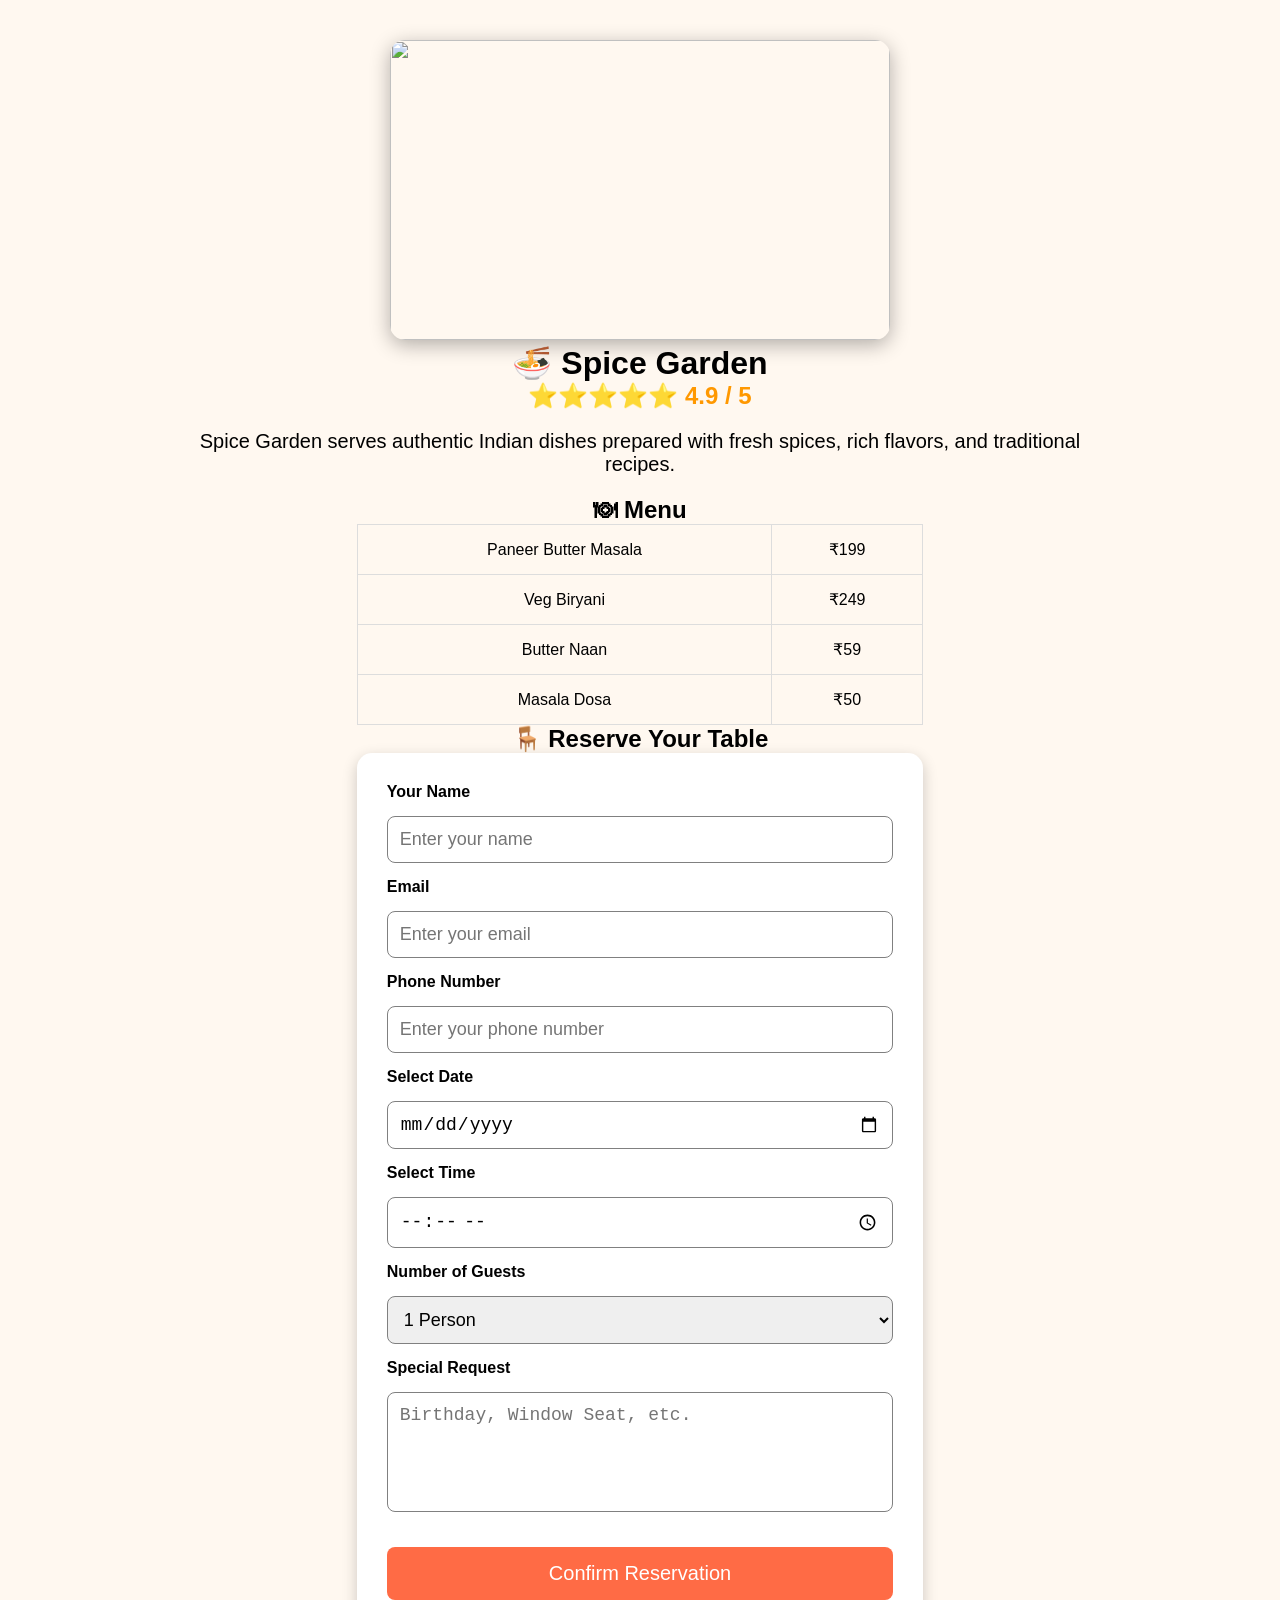
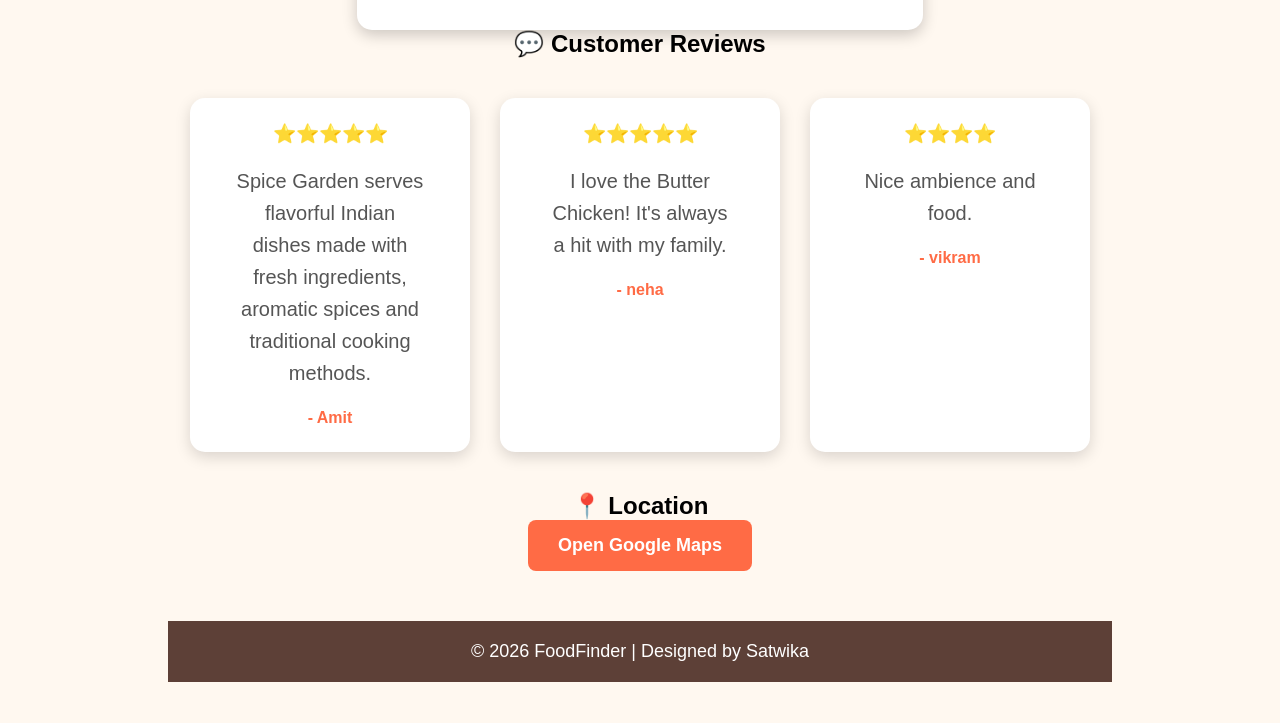
==== indian.html @ 7273775e "Add files via upload Initial upload of FoodFinder project" ====
<!DOCTYPE html>
<html lang="en">

<head>
    <meta charset="UTF-8">
    <meta name="viewport" content="width=device-width, initial-scale=1.0">
    <title>Spice Garden</title>

    <link rel="stylesheet" href="style.css">
</head>

<body>

<div class="restaurant-page">

    <img src="image/indian.jpeg" class="restaurant-image">

    <h1>🍜 Spice Garden</h1>

    <p class="rating">⭐⭐⭐⭐⭐ 4.9 / 5</p>

    <p class="description">
Spice Garden serves authentic Indian dishes prepared with fresh spices, rich flavors, and traditional recipes.
</p>

    <h2>🍽 Menu</h2>

    <table class="menu-table">

        <tr>
<td>Paneer Butter Masala</td>
<td>₹199</td>
</tr>

<tr>
<td>Veg Biryani</td>
<td>₹249</td>
</tr>

<tr>
<td>Butter Naan</td>
<td>₹59</td>
</tr>

<tr>
<td>Masala Dosa</td>
<td>₹50</td>
</tr>

    </table>

    <h2>🪑 Reserve Your Table</h2>

<form id="bookingForm" class="reservation-form">

<label>Your Name</label>
<input type="text" placeholder="Enter your name">

<label>Email</label>
<input type="email" placeholder="Enter your email">

<label>Phone Number</label>
<input type="text" placeholder="Enter your phone number">

<label>Select Date</label>
<input type="date">

<label>Select Time</label>
<input type="time">

<label>Number of Guests</label>

<select>
<option>1 Person</option>
<option>2 People</option>
<option>3 People</option>
<option>4 People</option>
<option>5+ People</option>
</select>

<label>Special Request</label>

<textarea placeholder="Birthday, Window Seat, etc."></textarea>

<button type="submit" class="reserve-btn">
    Confirm Reservation
</button>

</form>

    <h2>💬 Customer Reviews</h2>

<div class="review-container">

    <div class="review-card">
        <h3>⭐⭐⭐⭐⭐</h3>
        <p class="description">
Spice Garden serves flavorful Indian dishes made with fresh ingredients, aromatic spices and traditional cooking methods.
</p>
        <h4>- Amit</h4>
    </div>

    <div class="review-card">
        <h3>⭐⭐⭐⭐⭐</h3>
        <p class="description">
I love the Butter Chicken! It's always a hit with my family.
</p>
        <h4>- neha</h4>
    </div>

    <div class="review-card">
        <h3>⭐⭐⭐⭐</h3>
        <p class="description">
Nice ambience and food.
</p>
        <h4>- vikram</h4>
    </div>

</div>

<h2>📍 Location</h2>

    <a href="https://maps.google.com" target="_blank" class="btn">
        Open Google Maps
    </a>
<footer>
    <p>© 2026 FoodFinder | Designed by Satwika</p>
</footer>
</div>
<script src="script.js"></script>
</body>
</body>
</html>
---- style.css ----
/* Reset */
*{
    margin:0;
    padding:0;
    box-sizing:border-box;
}

/* Body */
body{
    font-family:Arial, Helvetica, sans-serif;
    background-color:#FFF8F0;
}

/* Header */
header{
    background-color:#4E342E;
    color:white;
    display:flex;
    justify-content:space-between;
    align-items:center;
    padding:20px 60px;
}

/* Logo */
header h1{
    font-size:32px;
}

/* Navigation */

nav a{
    color:white;
    text-decoration:none;
    margin-left:25px;
    font-size:18px;
    font-weight:bold;
}

nav a:hover{
    color:#FFC107;
}

/* Hero Section */

section{
    text-align:center;
    padding:80px 20px;
}

section h2{
    font-size:45px;
    color:#4E342E;
    margin-bottom:20px;
}

section p{
    font-size:20px;
    color:#555;
    margin-bottom:30px;
}

/* Button */

button{
    background:#FF7043;
    color:white;
    padding:15px 35px;
    border:none;
    border-radius:8px;
    font-size:18px;
    cursor:pointer;
}

button:hover{
    background:#E64A19;
}
/* Restaurant Section */

.restaurants{
    padding:60px;
}

.restaurant-container{

    display:flex;

    justify-content:center;

    gap:30px;

    flex-wrap:wrap;

}

.card{

    background:white;

    width:280px;

    padding:30px;

    border-radius:15px;

    text-align:center;

    box-shadow:0px 5px 15px rgba(0,0,0,0.2);

    transition:0.3s;

}

.card:hover{

    transform:translateY(-10px);

}

.card h3{

    margin-bottom:15px;

    color:#4E342E;

}

.card p{

    margin:10px;

}
/* Search Section */

.search-section{

    text-align:center;

    padding:80px 20px;

}

.search-section input{

    width:350px;

    padding:15px;

    border-radius:10px;

    border:2px solid #FF7043;

    font-size:18px;

}

.search-section button{

    margin-left:15px;

}
.card img{
    width:100%;
    height:180px;
    object-fit:cover;
    border-radius:10px;
    margin-bottom:15px;
}
.restaurant-page{
    width:80%;
    margin:auto;
    padding:40px;
    text-align:center;
}

.restaurant-image{
    width:500px;
    height:300px;
    object-fit:cover;
    border-radius:15px;
    box-shadow:0 5px 20px rgba(0,0,0,.3);
}

.rating{
    font-size:24px;
    color:#ff9800;
    font-weight:bold;
}

.description{
    font-size:20px;
    margin:20px;
}

.menu-table{
    margin:auto;
    width:60%;
    border-collapse:collapse;
}

.menu-table th,
.menu-table td{
    border:1px solid #ddd;
    padding:15px;
}

.menu-table th{
    background:#ff7043;
    color:white;
}

.review-box{
    background:white;
    margin:20px auto;
    padding:20px;
    width:70%;
    border-radius:10px;
    box-shadow:0 5px 15px rgba(0,0,0,.2);
}
.reservation-form{

width:60%;

margin:auto;

display:flex;

flex-direction:column;

gap:15px;

padding:30px;

background:white;

border-radius:15px;

box-shadow:0 5px 15px rgba(0,0,0,0.2);

}

.reservation-form input,

.reservation-form select,

.reservation-form textarea{

padding:12px;

font-size:18px;

border:1px solid gray;

border-radius:8px;

}

.reservation-form textarea{

height:120px;

resize:none;

}

.reservation-form label{

font-weight:bold;

text-align:left;

}
.reserve-btn{
    width:100%;
    padding:15px;
    background:#ff6b45;
    color:white;
    border:none;
    border-radius:8px;
    font-size:20px;
    cursor:pointer;
    margin-top:20px;
    transition:0.3s;
}
.btn{
    display:inline-block;
    background:#ff6b45;
    color:white;
    padding:15px 30px;
    text-decoration:none;
    border-radius:8px;
    font-size:18px;
    font-weight:bold;
    transition:0.3s;
}

.btn:hover{
    background:#e4572f;
}

.reserve-btn:hover{
    background:#e4572f;
}
.review-container{
    display:flex;
    justify-content:center;
    gap:30px;
    margin:40px 0;
    flex-wrap:wrap;
}

.review-card{
    width:280px;
    background:white;
    padding:25px;
    border-radius:15px;
    text-align:center;
    box-shadow:0 5px 15px rgba(0,0,0,0.15);
    transition:.3s;
}

.review-card:hover{
    transform:translateY(-8px);
}

.review-card h3{
    color:#ffb400;
    margin-bottom:15px;
}

.review-card p{
    color:#555;
    line-height:1.6;
}

.review-card h4{
    margin-top:15px;
    color:#ff6b45;
}
footer{
    background:#5d4037;
    color:white;
    text-align:center;
    padding:20px;
    margin-top:50px;
    font-size:18px;
}
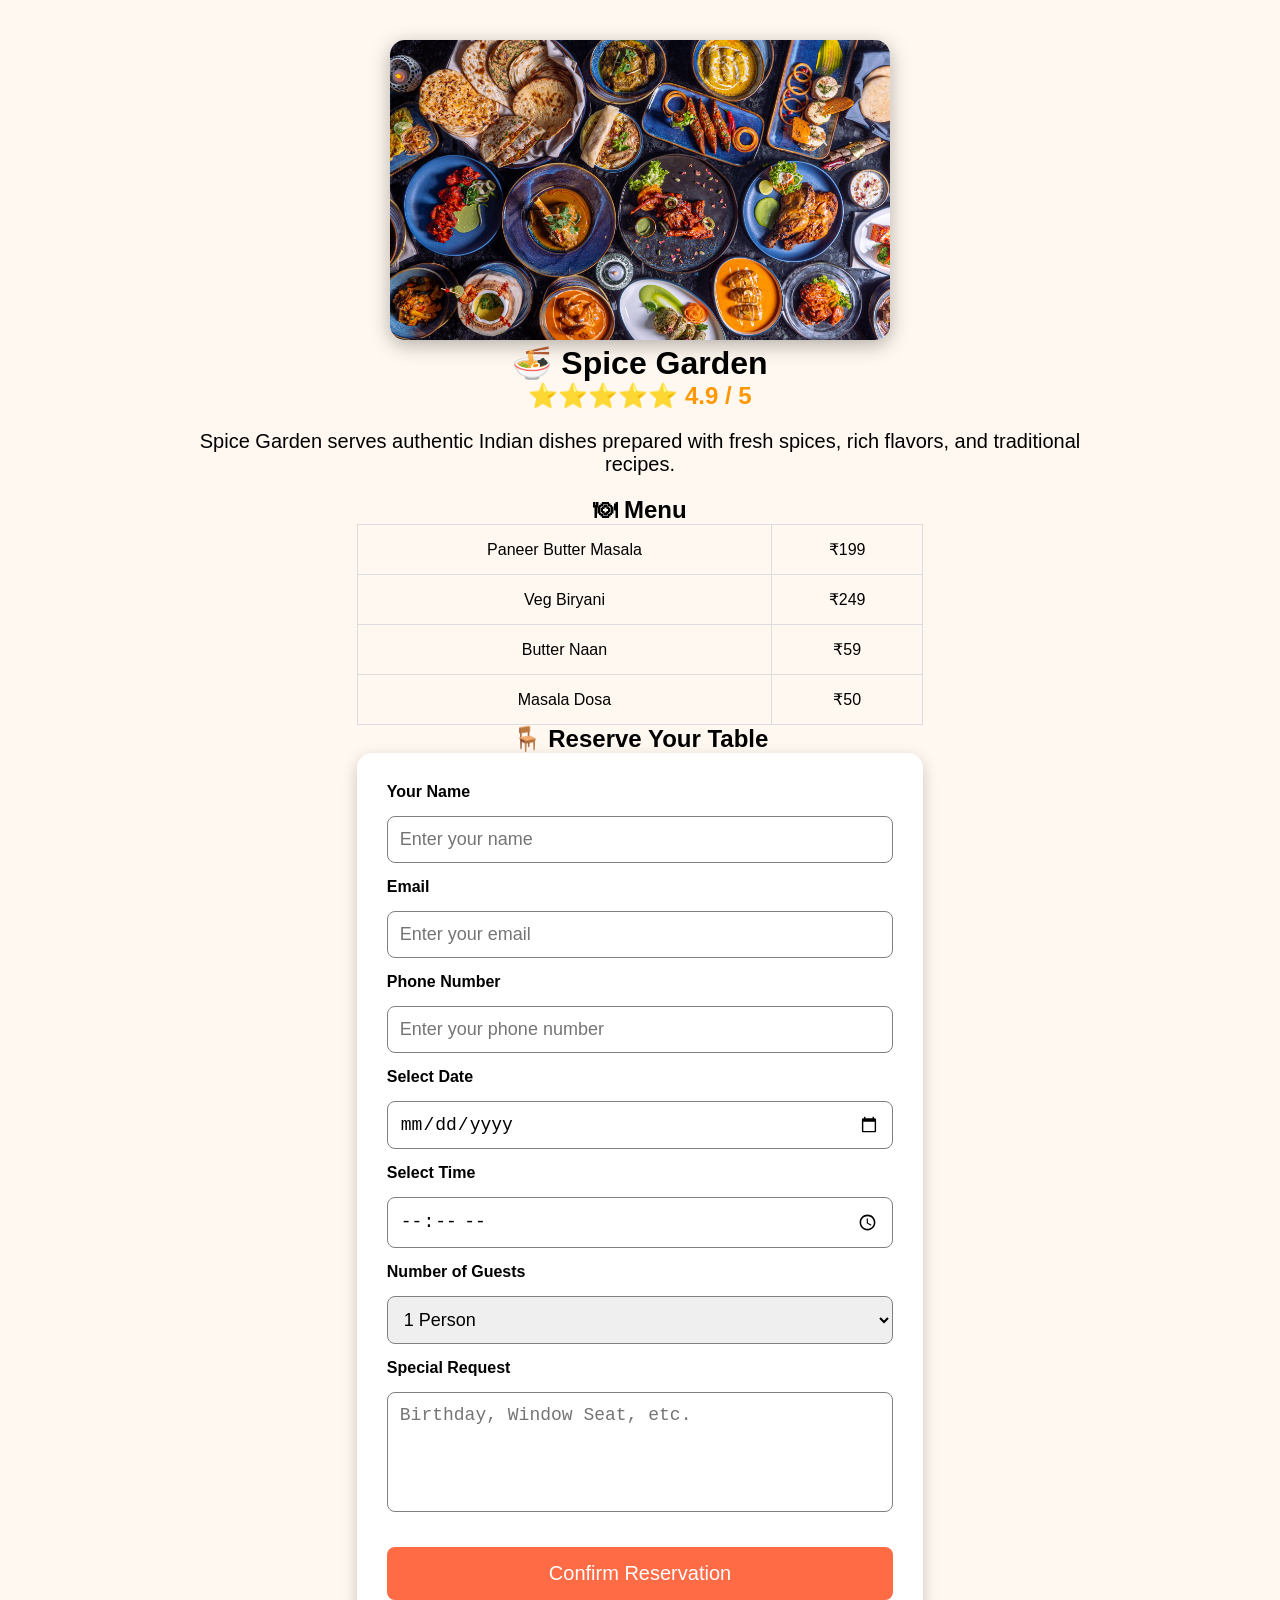
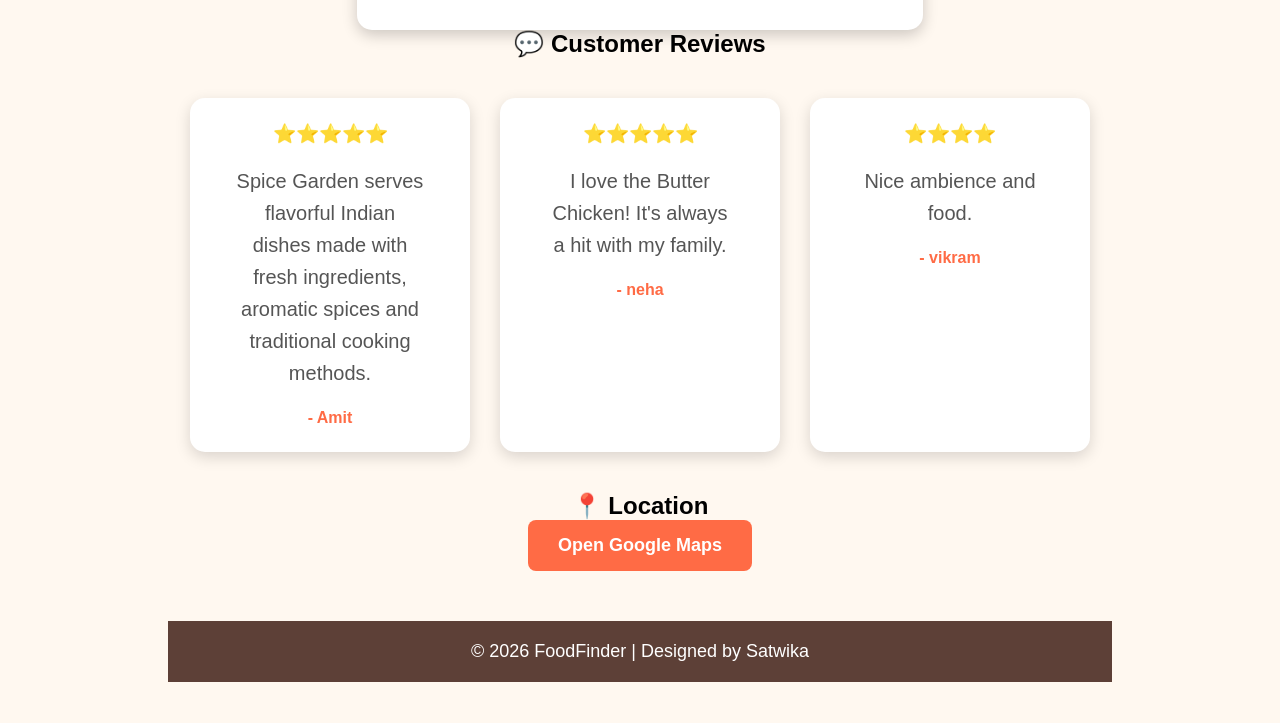
==== commit 18fa1cbf: "Fix HTML structure and update content" ====
--- a/indian.html
+++ b/indian.html
@@ -13,8 +13,7 @@
 
 <div class="restaurant-page">
 
-    <img src="image/indian.jpeg" class="restaurant-image">
-
+    <img src="indian.jpeg" class="restaurant-image">
     <h1>🍜 Spice Garden</h1>
 
     <p class="rating">⭐⭐⭐⭐⭐ 4.9 / 5</p>
@@ -130,4 +129,4 @@
 <script src="script.js"></script>
 </body>
 </body>
-</html>+</html>
